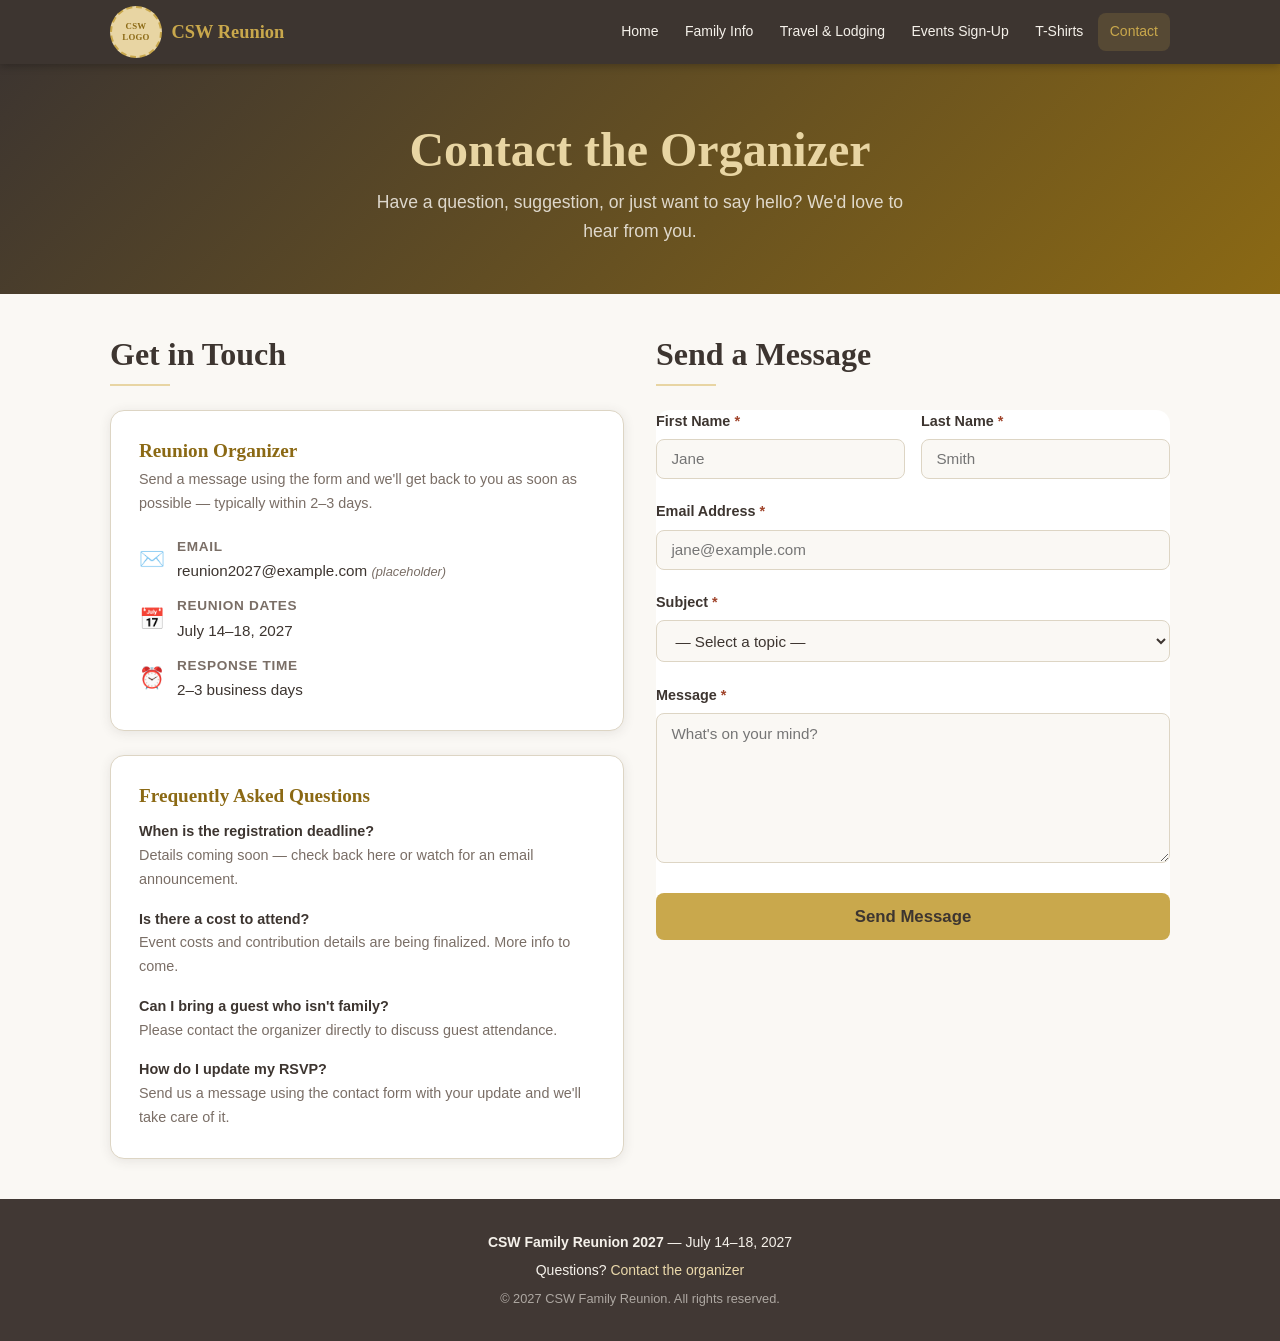
==== contact.html @ 43301b9b "Add CSW Family Reunion 2027 static website Six-page mobile-responsive site with countdown timer, Net" ====
<!DOCTYPE html>
<html lang="en">
<head>
  <meta charset="UTF-8">
  <meta name="viewport" content="width=device-width, initial-scale=1.0">
  <title>Contact — CSW Family Reunion 2027</title>
  <link rel="stylesheet" href="css/styles.css">
</head>
<body>

  <nav class="site-nav" role="navigation" aria-label="Main navigation">
    <div class="nav-inner">
      <a href="index.html" class="nav-brand" style="display:flex;align-items:center;gap:0.6rem;">
        <div class="logo-placeholder" title="Logo coming soon">CSW<br>LOGO</div>
        CSW Reunion
      </a>
      <button class="nav-toggle" aria-expanded="false" aria-controls="nav-links" aria-label="Toggle menu">
        <span></span><span></span><span></span>
      </button>
      <ul class="nav-links" id="nav-links">
        <li><a href="index.html">Home</a></li>
        <li><a href="family-info.html">Family Info</a></li>
        <li><a href="travel.html">Travel & Lodging</a></li>
        <li><a href="events.html">Events Sign-Up</a></li>
        <li><a href="tshirts.html">T-Shirts</a></li>
        <li><a href="contact.html">Contact</a></li>
      </ul>
    </div>
  </nav>

  <main>
    <div class="page-hero">
      <h1>Contact the Organizer</h1>
      <p>Have a question, suggestion, or just want to say hello? We'd love to hear from you.</p>
    </div>

    <div class="container">
      <div style="display:grid; grid-template-columns: 1fr 1fr; gap: 2rem; align-items: start;">

        <!-- ── Contact Info ── -->
        <div>
          <h2 class="section-title">Get in Touch</h2>
          <hr class="divider">

          <div class="card mt-3">
            <h3 style="margin-bottom:0.35rem;">Reunion Organizer</h3>
            <p class="text-muted" style="font-size:0.9rem; margin-bottom:1.25rem;">
              Send a message using the form and we'll get back to you as soon as possible — typically within 2–3 days.
            </p>
            <div style="display:flex; flex-direction:column; gap:0.75rem; font-size:0.95rem;">
              <div style="display:flex; align-items:center; gap:0.75rem;">
                <span style="font-size:1.3rem;">✉️</span>
                <div>
                  <div style="font-weight:600; font-size:0.85rem; color:var(--color-text-muted); text-transform:uppercase; letter-spacing:0.05em;">Email</div>
                  <div>reunion2027@example.com <em style="font-size:0.8rem; color:var(--color-text-muted)">(placeholder)</em></div>
                </div>
              </div>
              <div style="display:flex; align-items:center; gap:0.75rem;">
                <span style="font-size:1.3rem;">📅</span>
                <div>
                  <div style="font-weight:600; font-size:0.85rem; color:var(--color-text-muted); text-transform:uppercase; letter-spacing:0.05em;">Reunion Dates</div>
                  <div>July 14–18, 2027</div>
                </div>
              </div>
              <div style="display:flex; align-items:center; gap:0.75rem;">
                <span style="font-size:1.3rem;">⏰</span>
                <div>
                  <div style="font-weight:600; font-size:0.85rem; color:var(--color-text-muted); text-transform:uppercase; letter-spacing:0.05em;">Response Time</div>
                  <div>2–3 business days</div>
                </div>
              </div>
            </div>
          </div>

          <div class="card mt-3">
            <h3>Frequently Asked Questions</h3>
            <div style="display:flex; flex-direction:column; gap:1rem; margin-top:0.75rem; font-size:0.9rem;">
              <div>
                <p style="font-weight:600;">When is the registration deadline?</p>
                <p class="text-muted">Details coming soon — check back here or watch for an email announcement.</p>
              </div>
              <div>
                <p style="font-weight:600;">Is there a cost to attend?</p>
                <p class="text-muted">Event costs and contribution details are being finalized. More info to come.</p>
              </div>
              <div>
                <p style="font-weight:600;">Can I bring a guest who isn't family?</p>
                <p class="text-muted">Please contact the organizer directly to discuss guest attendance.</p>
              </div>
              <div>
                <p style="font-weight:600;">How do I update my RSVP?</p>
                <p class="text-muted">Send us a message using the contact form with your update and we'll take care of it.</p>
              </div>
            </div>
          </div>
        </div>

        <!-- ── Contact Form ── -->
        <div>
          <h2 class="section-title">Send a Message</h2>
          <hr class="divider">

          <div class="form-success mt-3">
            ✅ Message sent! Thank you for reaching out. We'll reply within 2–3 days.
          </div>

          <form
            class="form-wrap mt-3"
            name="contact"
            method="POST"
            data-netlify="true"
            netlify-honeypot="bot-field"
            action="contact.html?success=true"
            style="max-width:100%; box-shadow:none; border:none; padding:0;"
          >
            <input type="hidden" name="form-name" value="contact">
            <p style="display:none;"><label>Don't fill this out: <input name="bot-field"></label></p>

            <div class="form-row">
              <div class="form-group">
                <label for="first-name">First Name <span style="color:var(--color-error)">*</span></label>
                <input type="text" id="first-name" name="first_name" required placeholder="Jane">
              </div>
              <div class="form-group">
                <label for="last-name">Last Name <span style="color:var(--color-error)">*</span></label>
                <input type="text" id="last-name" name="last_name" required placeholder="Smith">
              </div>
            </div>

            <div class="form-group">
              <label for="email">Email Address <span style="color:var(--color-error)">*</span></label>
              <input type="email" id="email" name="email" required placeholder="jane@example.com">
            </div>

            <div class="form-group">
              <label for="subject">Subject <span style="color:var(--color-error)">*</span></label>
              <select id="subject" name="subject" required>
                <option value="">— Select a topic —</option>
                <option value="General Question">General question</option>
                <option value="Registration / RSVP">Registration / RSVP</option>
                <option value="Travel & Lodging">Travel &amp; lodging</option>
                <option value="Events">Events</option>
                <option value="T-Shirt Order">T-shirt order</option>
                <option value="Venue / Directions">Venue / directions</option>
                <option value="Other">Other</option>
              </select>
            </div>

            <div class="form-group">
              <label for="message">Message <span style="color:var(--color-error)">*</span></label>
              <textarea
                id="message"
                name="message"
                required
                style="min-height:150px;"
                placeholder="What's on your mind?"
              ></textarea>
            </div>

            <button type="submit" class="btn btn-primary" style="width:100%; font-size:1.05rem; padding: 0.85rem;">
              Send Message
            </button>
          </form>
        </div>

      </div><!-- /grid -->
    </div>
  </main>

  <footer class="site-footer">
    <p><strong>CSW Family Reunion 2027</strong> &mdash; July 14–18, 2027</p>
    <p>Questions? <a href="contact.html">Contact the organizer</a></p>
    <p class="mt-1" style="font-size:0.8rem; opacity:0.6;">&copy; 2027 CSW Family Reunion. All rights reserved.</p>
  </footer>

  <script src="js/main.js"></script>
  <style>
    /* Stack the two-column layout on mobile */
    @media (max-width: 700px) {
      .container > div[style*="grid-template-columns"] {
        grid-template-columns: 1fr !important;
      }
    }
  </style>
</body>
</html>
---- css/styles.css ----
/* ============================================================
   CSW Family Reunion 2027 — Main Stylesheet
   Brand colors are all defined as CSS variables below.
   To update the color scheme, change only this section.
   ============================================================ */

:root {
  /* --- Brand Colors (swap these when final branding is ready) --- */
  --color-primary:       #c9a84c;   /* soft gold */
  --color-primary-dark:  #a8863a;   /* deeper gold for hover states */
  --color-primary-light: #e8d5a3;   /* pale gold tint */
  --color-accent:        #8b6914;   /* warm amber accent */

  --color-bg:            #faf8f4;   /* warm off-white page background */
  --color-surface:       #ffffff;   /* card / form surface */
  --color-surface-alt:   #f5f1ea;   /* slightly warmer surface for alternating rows */

  --color-text:          #3d3530;   /* warm dark brown text */
  --color-text-muted:    #7a6e66;   /* secondary / caption text */

  --color-border:        #ddd5c4;   /* subtle warm gray border */
  --color-nav-bg:        #3d3530;   /* dark warm-brown nav bar */
  --color-nav-text:      #f5f1ea;   /* nav link color */
  --color-nav-hover:     #c9a84c;   /* nav link hover */
  --color-footer-bg:     #2e2420;   /* footer background */

  --color-success:       #4a7c59;   /* form success green */
  --color-error:         #a0442b;   /* form error red */

  /* --- Typography --- */
  --font-heading: 'Georgia', 'Times New Roman', serif;
  --font-body:    'Segoe UI', 'Helvetica Neue', Arial, sans-serif;

  /* --- Spacing & Shape --- */
  --radius:       8px;
  --radius-lg:    14px;
  --shadow:       0 2px 12px rgba(61, 53, 48, 0.10);
  --shadow-lg:    0 6px 24px rgba(61, 53, 48, 0.15);

  --nav-height:   64px;
  --max-width:    1100px;
}

/* ============================================================
   Reset & Base
   ============================================================ */
*, *::before, *::after { box-sizing: border-box; margin: 0; padding: 0; }

html { scroll-behavior: smooth; font-size: 16px; }

body {
  font-family: var(--font-body);
  background: var(--color-bg);
  color: var(--color-text);
  line-height: 1.65;
  min-height: 100vh;
  display: flex;
  flex-direction: column;
}

img { max-width: 100%; display: block; }
a  { color: var(--color-accent); text-decoration: none; }
a:hover { text-decoration: underline; }

h1, h2, h3, h4 {
  font-family: var(--font-heading);
  line-height: 1.25;
  color: var(--color-text);
}

/* ============================================================
   Navigation
   ============================================================ */
.site-nav {
  background: var(--color-nav-bg);
  position: sticky;
  top: 0;
  z-index: 1000;
  height: var(--nav-height);
  box-shadow: 0 2px 8px rgba(0,0,0,0.25);
}

.nav-inner {
  max-width: var(--max-width);
  margin: 0 auto;
  height: 100%;
  display: flex;
  align-items: center;
  justify-content: space-between;
  padding: 0 1.25rem;
  gap: 1rem;
}

.nav-brand {
  font-family: var(--font-heading);
  font-size: 1.15rem;
  font-weight: bold;
  color: var(--color-primary);
  white-space: nowrap;
  text-decoration: none;
}
.nav-brand:hover { text-decoration: none; color: var(--color-primary-light); }

.nav-links {
  display: flex;
  list-style: none;
  gap: 0.15rem;
  flex-wrap: wrap;
}

.nav-links a {
  display: block;
  padding: 0.45rem 0.75rem;
  color: var(--color-nav-text);
  font-size: 0.875rem;
  border-radius: var(--radius);
  transition: background 0.2s, color 0.2s;
  white-space: nowrap;
}
.nav-links a:hover,
.nav-links a.active {
  background: rgba(201,168,76,0.18);
  color: var(--color-nav-hover);
  text-decoration: none;
}

/* Hamburger */
.nav-toggle {
  display: none;
  flex-direction: column;
  gap: 5px;
  background: none;
  border: none;
  cursor: pointer;
  padding: 6px;
  border-radius: var(--radius);
}
.nav-toggle span {
  display: block;
  width: 24px;
  height: 2px;
  background: var(--color-nav-text);
  border-radius: 2px;
  transition: transform 0.3s, opacity 0.3s;
}
.nav-toggle[aria-expanded="true"] span:nth-child(1) { transform: translateY(7px) rotate(45deg); }
.nav-toggle[aria-expanded="true"] span:nth-child(2) { opacity: 0; }
.nav-toggle[aria-expanded="true"] span:nth-child(3) { transform: translateY(-7px) rotate(-45deg); }

@media (max-width: 768px) {
  .nav-toggle { display: flex; }

  .nav-links {
    display: none;
    position: absolute;
    top: var(--nav-height);
    left: 0; right: 0;
    background: var(--color-nav-bg);
    flex-direction: column;
    padding: 0.75rem 1rem 1rem;
    gap: 0.25rem;
    border-top: 1px solid rgba(255,255,255,0.08);
    box-shadow: 0 4px 12px rgba(0,0,0,0.25);
  }
  .nav-links.open { display: flex; }
  .nav-links a { padding: 0.7rem 1rem; font-size: 1rem; }
}

/* ============================================================
   Page Hero / Banner
   ============================================================ */
.page-hero {
  background: linear-gradient(135deg, var(--color-nav-bg) 0%, var(--color-accent) 100%);
  color: var(--color-nav-text);
  padding: 3.5rem 1.25rem 3rem;
  text-align: center;
}
.page-hero h1 {
  font-size: clamp(1.75rem, 5vw, 3rem);
  color: var(--color-primary-light);
  margin-bottom: 0.5rem;
}
.page-hero p {
  font-size: 1.1rem;
  opacity: 0.85;
  max-width: 560px;
  margin: 0 auto;
}

/* ============================================================
   Main Content
   ============================================================ */
main { flex: 1; }

.container {
  max-width: var(--max-width);
  margin: 0 auto;
  padding: 2.5rem 1.25rem;
}

/* ============================================================
   Cards
   ============================================================ */
.card {
  background: var(--color-surface);
  border: 1px solid var(--color-border);
  border-radius: var(--radius-lg);
  padding: 1.75rem;
  box-shadow: var(--shadow);
}

.card-grid {
  display: grid;
  grid-template-columns: repeat(auto-fill, minmax(280px, 1fr));
  gap: 1.5rem;
}

.card h3 {
  font-size: 1.2rem;
  margin-bottom: 0.5rem;
  color: var(--color-accent);
}

/* ============================================================
   Section headings
   ============================================================ */
.section-title {
  font-size: clamp(1.4rem, 3vw, 2rem);
  margin-bottom: 0.4rem;
}
.section-subtitle {
  color: var(--color-text-muted);
  margin-bottom: 2rem;
  font-size: 1rem;
}
.divider {
  border: none;
  border-top: 2px solid var(--color-primary-light);
  width: 60px;
  margin: 0.6rem 0 1.5rem;
}

/* ============================================================
   Forms
   ============================================================ */
.form-wrap {
  background: var(--color-surface);
  border: 1px solid var(--color-border);
  border-radius: var(--radius-lg);
  padding: 2rem;
  max-width: 640px;
  box-shadow: var(--shadow);
}

.form-group {
  margin-bottom: 1.35rem;
}

.form-group label {
  display: block;
  font-weight: 600;
  margin-bottom: 0.35rem;
  font-size: 0.9rem;
  color: var(--color-text);
}

.form-group input,
.form-group select,
.form-group textarea {
  width: 100%;
  padding: 0.65rem 0.9rem;
  border: 1.5px solid var(--color-border);
  border-radius: var(--radius);
  font-family: var(--font-body);
  font-size: 0.95rem;
  color: var(--color-text);
  background: var(--color-bg);
  transition: border-color 0.2s, box-shadow 0.2s;
}

.form-group input:focus,
.form-group select:focus,
.form-group textarea:focus {
  outline: none;
  border-color: var(--color-primary);
  box-shadow: 0 0 0 3px rgba(201,168,76,0.2);
}

.form-group textarea { resize: vertical; min-height: 100px; }

.form-row {
  display: grid;
  grid-template-columns: 1fr 1fr;
  gap: 1rem;
}
@media (max-width: 520px) { .form-row { grid-template-columns: 1fr; } }

/* Checkbox group */
.checkbox-group {
  display: flex;
  flex-direction: column;
  gap: 0.6rem;
  margin-top: 0.25rem;
}
.checkbox-group label {
  display: flex;
  align-items: flex-start;
  gap: 0.6rem;
  font-weight: 400;
  cursor: pointer;
  line-height: 1.4;
}
.checkbox-group input[type="checkbox"] {
  width: 18px;
  height: 18px;
  flex-shrink: 0;
  accent-color: var(--color-primary);
  margin-top: 2px;
}

/* Buttons */
.btn {
  display: inline-block;
  padding: 0.7rem 1.75rem;
  border: none;
  border-radius: var(--radius);
  font-family: var(--font-body);
  font-size: 1rem;
  font-weight: 600;
  cursor: pointer;
  transition: background 0.2s, transform 0.1s, box-shadow 0.2s;
  text-align: center;
  text-decoration: none;
}
.btn-primary {
  background: var(--color-primary);
  color: var(--color-nav-bg);
}
.btn-primary:hover {
  background: var(--color-primary-dark);
  color: var(--color-nav-bg);
  transform: translateY(-1px);
  box-shadow: 0 4px 12px rgba(168,134,58,0.35);
  text-decoration: none;
}
.btn-outline {
  background: transparent;
  color: var(--color-accent);
  border: 2px solid var(--color-primary);
}
.btn-outline:hover {
  background: var(--color-primary-light);
  text-decoration: none;
}
.btn:active { transform: translateY(0); }

/* Form submit feedback */
.form-success {
  display: none;
  background: #edf7f0;
  border: 1px solid #a8d5b5;
  border-radius: var(--radius);
  padding: 1rem 1.25rem;
  color: var(--color-success);
  margin-top: 1rem;
  font-weight: 600;
}

/* ============================================================
   Countdown Timer
   ============================================================ */
.countdown-wrap {
  display: flex;
  justify-content: center;
  gap: 1.25rem;
  flex-wrap: wrap;
  margin: 2rem 0;
}
.countdown-unit {
  background: var(--color-surface);
  border: 2px solid var(--color-primary-light);
  border-radius: var(--radius-lg);
  padding: 1.25rem 1.5rem;
  text-align: center;
  min-width: 90px;
  box-shadow: var(--shadow);
}
.countdown-unit .number {
  font-family: var(--font-heading);
  font-size: 2.5rem;
  font-weight: bold;
  color: var(--color-accent);
  line-height: 1;
  display: block;
}
.countdown-unit .label {
  font-size: 0.75rem;
  text-transform: uppercase;
  letter-spacing: 0.1em;
  color: var(--color-text-muted);
  margin-top: 0.3rem;
  display: block;
}

/* ============================================================
   Quick Nav Tiles (Home)
   ============================================================ */
.quick-nav {
  display: grid;
  grid-template-columns: repeat(auto-fill, minmax(160px, 1fr));
  gap: 1rem;
  margin-top: 1.5rem;
}
.quick-nav-tile {
  background: var(--color-surface);
  border: 1.5px solid var(--color-border);
  border-radius: var(--radius-lg);
  padding: 1.25rem 1rem;
  text-align: center;
  color: var(--color-text);
  font-weight: 600;
  font-size: 0.9rem;
  transition: border-color 0.2s, box-shadow 0.2s, transform 0.2s;
  box-shadow: var(--shadow);
  display: flex;
  flex-direction: column;
  align-items: center;
  gap: 0.6rem;
  text-decoration: none;
}
.quick-nav-tile .tile-icon {
  font-size: 2rem;
  line-height: 1;
}
.quick-nav-tile:hover {
  border-color: var(--color-primary);
  box-shadow: var(--shadow-lg);
  transform: translateY(-3px);
  text-decoration: none;
  color: var(--color-accent);
}

/* ============================================================
   Travel & Lodging specifics
   ============================================================ */
.info-table {
  width: 100%;
  border-collapse: collapse;
  font-size: 0.9rem;
  margin-top: 0.75rem;
}
.info-table th {
  background: var(--color-surface-alt);
  padding: 0.6rem 0.75rem;
  text-align: left;
  font-weight: 600;
  border-bottom: 2px solid var(--color-border);
  color: var(--color-text-muted);
  font-size: 0.8rem;
  text-transform: uppercase;
  letter-spacing: 0.05em;
}
.info-table td {
  padding: 0.7rem 0.75rem;
  border-bottom: 1px solid var(--color-border);
  vertical-align: top;
}
.info-table tr:last-child td { border-bottom: none; }
.info-table tr:hover td { background: var(--color-surface-alt); }
.price-badge {
  display: inline-block;
  background: var(--color-primary-light);
  color: var(--color-accent);
  border-radius: 4px;
  padding: 0.15rem 0.5rem;
  font-size: 0.8rem;
  font-weight: 600;
  white-space: nowrap;
}

/* ============================================================
   Event cards
   ============================================================ */
.event-card {
  background: var(--color-surface);
  border: 1.5px solid var(--color-border);
  border-radius: var(--radius-lg);
  overflow: hidden;
  box-shadow: var(--shadow);
}
.event-card-header {
  background: linear-gradient(90deg, var(--color-accent), var(--color-primary));
  padding: 1rem 1.25rem;
  color: #fff;
}
.event-card-header h3 { color: #fff; font-size: 1.1rem; }
.event-card-header .event-meta {
  font-size: 0.82rem;
  opacity: 0.88;
  margin-top: 0.2rem;
}
.event-card-body { padding: 1.25rem; }

/* ============================================================
   T-Shirt size grid
   ============================================================ */
.size-grid {
  display: flex;
  flex-wrap: wrap;
  gap: 0.5rem;
  margin-top: 0.25rem;
}
.size-option { display: none; }
.size-option + label {
  display: flex;
  align-items: center;
  justify-content: center;
  width: 52px;
  height: 42px;
  border: 2px solid var(--color-border);
  border-radius: var(--radius);
  font-weight: 600;
  font-size: 0.85rem;
  cursor: pointer;
  transition: all 0.15s;
  user-select: none;
}
.size-option:checked + label {
  border-color: var(--color-primary);
  background: var(--color-primary-light);
  color: var(--color-accent);
}
.size-option + label:hover {
  border-color: var(--color-primary-dark);
  background: var(--color-surface-alt);
}

/* ============================================================
   Footer
   ============================================================ */
.site-footer {
  background: var(--color-footer-bg);
  color: var(--color-nav-text);
  text-align: center;
  padding: 2rem 1.25rem;
  font-size: 0.875rem;
  opacity: 0.9;
}
.site-footer a { color: var(--color-primary-light); }
.site-footer p + p { margin-top: 0.35rem; }

/* ============================================================
   Utility
   ============================================================ */
.text-center { text-align: center; }
.text-muted  { color: var(--color-text-muted); }
.mt-1 { margin-top: 0.5rem; }
.mt-2 { margin-top: 1rem;   }
.mt-3 { margin-top: 1.5rem; }
.mt-4 { margin-top: 2rem;   }
.mb-1 { margin-bottom: 0.5rem; }
.mb-2 { margin-bottom: 1rem;   }

.highlight-box {
  background: var(--color-primary-light);
  border-left: 4px solid var(--color-primary);
  border-radius: 0 var(--radius) var(--radius) 0;
  padding: 1rem 1.25rem;
  margin-bottom: 1.5rem;
}

.badge {
  display: inline-block;
  background: var(--color-primary);
  color: var(--color-nav-bg);
  border-radius: 100px;
  padding: 0.2rem 0.75rem;
  font-size: 0.78rem;
  font-weight: 700;
  letter-spacing: 0.04em;
}

/* Placeholder logo area */
.logo-placeholder {
  width: 52px;
  height: 52px;
  border-radius: 50%;
  background: var(--color-primary-light);
  border: 2px dashed var(--color-primary);
  display: flex;
  align-items: center;
  justify-content: center;
  font-size: 0.55rem;
  color: var(--color-accent);
  font-weight: 700;
  text-align: center;
  line-height: 1.2;
  text-transform: uppercase;
  letter-spacing: 0.03em;
  flex-shrink: 0;
  /* Replace this element with an <img> when the real logo is ready */
}
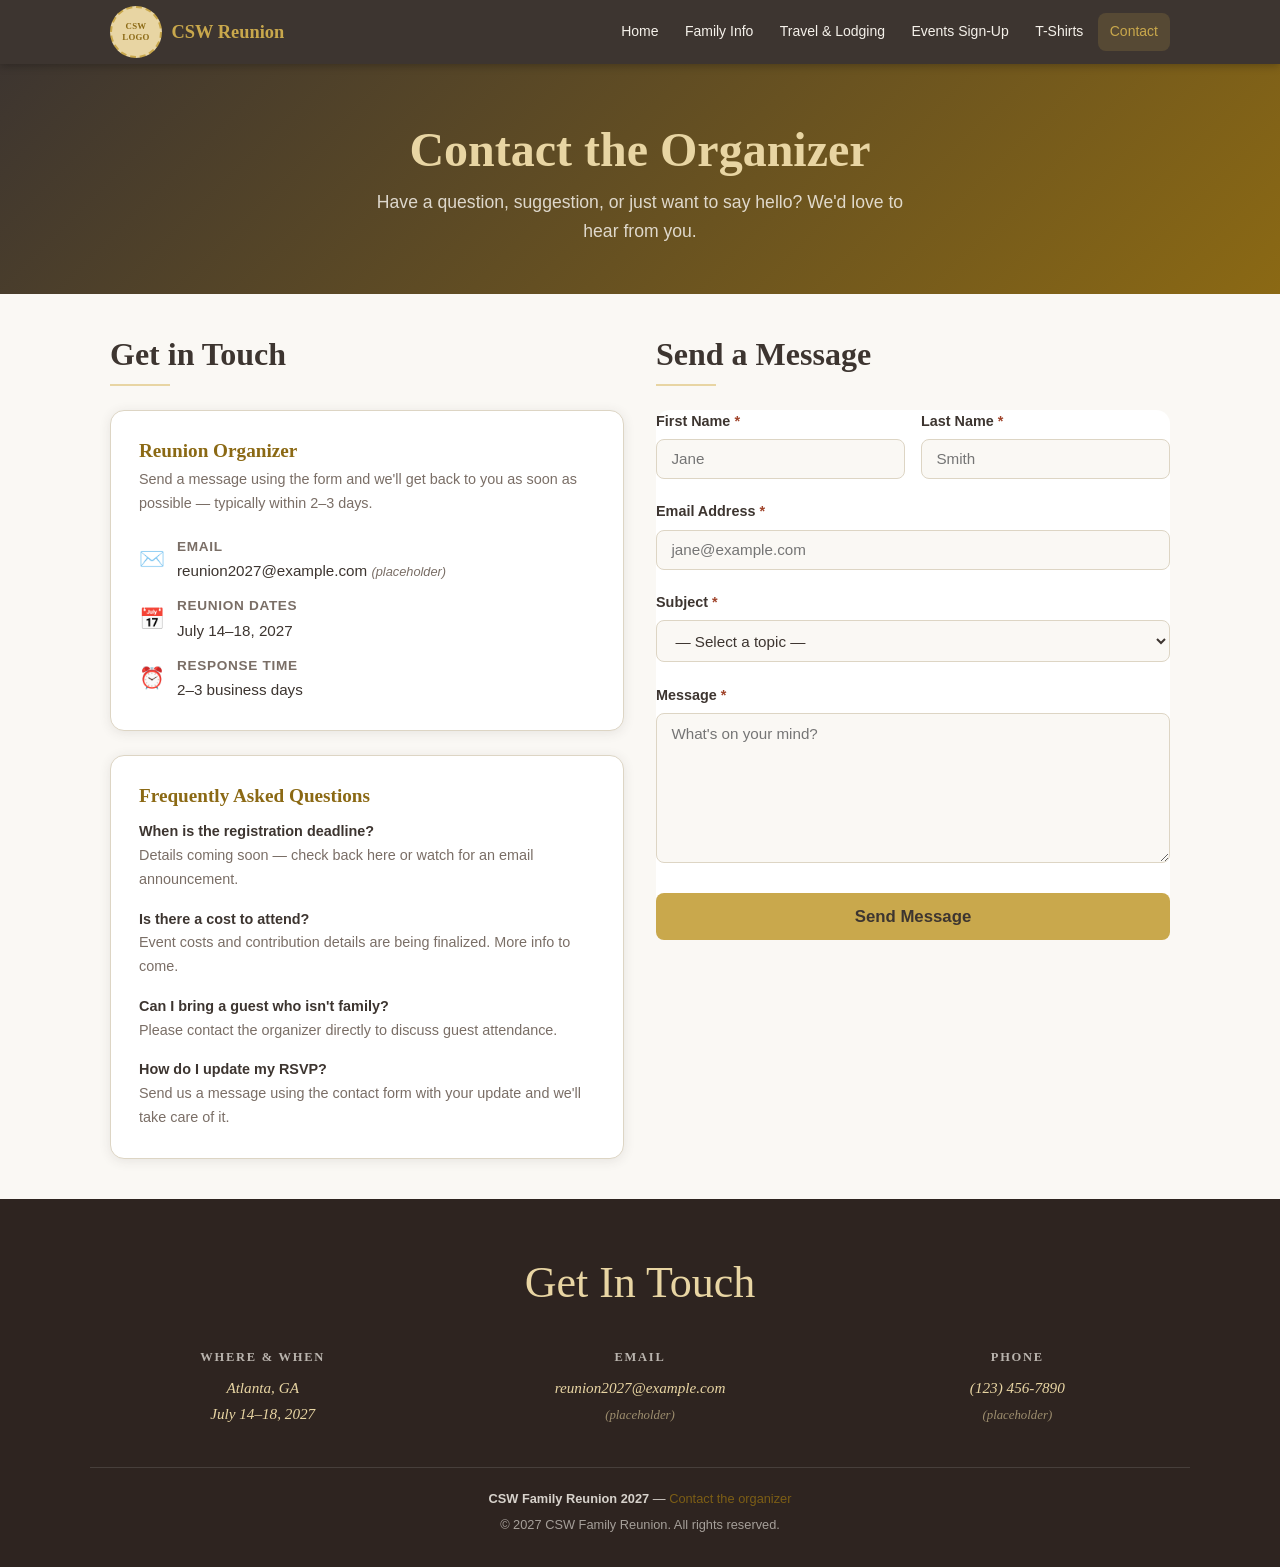
==== commit 4fc93035: "Redesign home page with photo-grid hero, agenda, and map sections Reworks the home page hero into a " ====
--- a/contact.html
+++ b/contact.html
@@ -100,20 +100,13 @@
           <h2 class="section-title">Send a Message</h2>
           <hr class="divider">
 
-          <div class="form-success mt-3">
-            ✅ Message sent! Thank you for reaching out. We'll reply within 2–3 days.
-          </div>
-
+          <!-- Submits to a Google Sheet via Apps Script — see js/main.js -->
           <form
-            class="form-wrap mt-3"
+            class="form-wrap mt-3 gsheet-form"
             name="contact"
             method="POST"
-            data-netlify="true"
-            netlify-honeypot="bot-field"
-            action="contact.html?success=true"
             style="max-width:100%; box-shadow:none; border:none; padding:0;"
           >
-            <input type="hidden" name="form-name" value="contact">
             <p style="display:none;"><label>Don't fill this out: <input name="bot-field"></label></p>
 
             <div class="form-row">
@@ -168,9 +161,26 @@
   </main>
 
   <footer class="site-footer">
-    <p><strong>CSW Family Reunion 2027</strong> &mdash; July 14–18, 2027</p>
-    <p>Questions? <a href="contact.html">Contact the organizer</a></p>
-    <p class="mt-1" style="font-size:0.8rem; opacity:0.6;">&copy; 2027 CSW Family Reunion. All rights reserved.</p>
+    <div class="footer-inner">
+      <h2 class="footer-title">Get In Touch</h2>
+      <div class="footer-grid">
+        <div>
+          <h4>Where &amp; When</h4>
+          <p>Atlanta, GA<br>July 14&ndash;18, 2027</p>
+        </div>
+        <div>
+          <h4>Email</h4>
+          <p><a href="mailto:reunion2027@example.com">reunion2027@example.com</a><br><span style="opacity:0.6; font-size:0.8rem;">(placeholder)</span></p>
+        </div>
+        <div>
+          <h4>Phone</h4>
+          <p>(123) 456-7890<br><span style="opacity:0.6; font-size:0.8rem;">(placeholder)</span></p>
+        </div>
+      </div>
+      <hr class="footer-divider">
+      <p class="footer-copy"><strong>CSW Family Reunion 2027</strong> &mdash; <a href="contact.html">Contact the organizer</a></p>
+      <p class="footer-copy" style="opacity:0.6;">&copy; 2027 CSW Family Reunion. All rights reserved.</p>
+    </div>
   </footer>
 
   <script src="js/main.js"></script>
--- a/css/styles.css
+++ b/css/styles.css
@@ -354,18 +354,6 @@
 }
 .btn:active { transform: translateY(0); }
 
-/* Form submit feedback */
-.form-success {
-  display: none;
-  background: #edf7f0;
-  border: 1px solid #a8d5b5;
-  border-radius: var(--radius);
-  padding: 1rem 1.25rem;
-  color: var(--color-success);
-  margin-top: 1rem;
-  font-weight: 600;
-}
-
 /* ============================================================
    Countdown Timer
    ============================================================ */
@@ -536,18 +524,295 @@
 }
 
 /* ============================================================
-   Footer
+   Home Hero Grid
+   ============================================================ */
+.hero-grid {
+  display: grid;
+  grid-template-columns: 1fr 1fr;
+  grid-auto-rows: minmax(260px, auto);
+}
+.hero-cell {
+  display: flex;
+  flex-direction: column;
+  justify-content: center;
+  align-items: flex-start;
+  padding: 2.5rem;
+}
+.hero-cell.text-cell { background: var(--color-bg); }
+.hero-cell.center-cell {
+  align-items: center;
+  text-align: center;
+}
+.hero-cell.photo-cell {
+  background: var(--color-primary-light);
+  border: 2px dashed var(--color-primary);
+  align-items: center;
+  justify-content: center;
+  text-align: center;
+  color: var(--color-accent);
+  font-weight: 700;
+  text-transform: uppercase;
+  letter-spacing: 0.08em;
+  font-size: 0.8rem;
+  gap: 0.5rem;
+  line-height: 1.6;
+}
+.hero-cell.photo-cell .photo-icon { font-size: 2.5rem; }
+
+.hero-title {
+  font-family: var(--font-heading);
+  font-weight: 400;
+  font-size: clamp(2.25rem, 7vw, 4rem);
+  line-height: 1.1;
+  color: var(--color-nav-bg);
+  margin-bottom: 1.5rem;
+}
+.hero-title .accent {
+  display: block;
+  font-size: clamp(2.75rem, 9vw, 5.5rem);
+  font-weight: 700;
+  color: var(--color-accent);
+}
+.hero-link {
+  font-family: var(--font-heading);
+  font-style: italic;
+  font-size: 1.1rem;
+  text-decoration: underline;
+  text-underline-offset: 4px;
+  color: var(--color-text);
+}
+.hero-cell .countdown-wrap { margin: 0; }
+
+@media (max-width: 768px) {
+  .hero-grid { grid-template-columns: 1fr; }
+  .hero-cell { padding: 2rem 1.5rem; min-height: 200px; }
+}
+
+/* ============================================================
+   Agenda Section
+   ============================================================ */
+.agenda-section {
+  text-align: center;
+  padding: 4rem 1.25rem;
+}
+.agenda-title {
+  font-family: var(--font-heading);
+  font-weight: 400;
+  font-size: clamp(2rem, 5vw, 3rem);
+  margin-bottom: 3rem;
+}
+.agenda-grid {
+  display: grid;
+  grid-template-columns: repeat(3, 1fr);
+  gap: 2.5rem;
+  max-width: var(--max-width);
+  margin: 0 auto;
+}
+.agenda-item h3 {
+  font-size: 0.85rem;
+  text-transform: uppercase;
+  letter-spacing: 0.12em;
+  margin-bottom: 0.75rem;
+  color: var(--color-text);
+}
+.agenda-item p {
+  font-family: var(--font-heading);
+  font-style: italic;
+  color: var(--color-text-muted);
+  font-size: 0.95rem;
+}
+@media (max-width: 700px) {
+  .agenda-grid { grid-template-columns: 1fr; gap: 2rem; }
+}
+
+/* ============================================================
+   When + Where Section
+   ============================================================ */
+.where-section {
+  display: grid;
+  grid-template-columns: 1fr 1fr;
+  gap: 2.5rem;
+  align-items: center;
+  max-width: var(--max-width);
+  margin: 0 auto;
+  padding: 1rem 1.25rem 4rem;
+}
+.map-placeholder {
+  aspect-ratio: 1;
+  background:
+    repeating-linear-gradient(0deg, var(--color-surface-alt) 0 18%, transparent 18% 20%),
+    repeating-linear-gradient(90deg, var(--color-surface-alt) 0 18%, transparent 18% 20%),
+    var(--color-primary-light);
+  border: 2px dashed var(--color-primary);
+  border-radius: var(--radius-lg);
+  display: flex;
+  align-items: center;
+  justify-content: center;
+}
+.map-pin {
+  background: var(--color-nav-bg);
+  color: #fff;
+  width: 60px;
+  height: 60px;
+  border-radius: 50% 50% 50% 0;
+  transform: rotate(-45deg);
+  display: flex;
+  align-items: center;
+  justify-content: center;
+  font-size: 1.5rem;
+  box-shadow: var(--shadow-lg);
+}
+.map-pin span { transform: rotate(45deg); }
+
+.where-info { text-align: center; }
+.where-info h3 {
+  font-size: 0.85rem;
+  text-transform: uppercase;
+  letter-spacing: 0.14em;
+  margin-bottom: 1.25rem;
+  color: var(--color-text);
+}
+.where-info .when {
+  font-family: var(--font-heading);
+  font-style: italic;
+  font-size: 1.3rem;
+  line-height: 1.6;
+  margin-bottom: 1.75rem;
+  color: var(--color-text);
+}
+.where-links {
+  display: flex;
+  flex-direction: column;
+  gap: 0.6rem;
+  align-items: center;
+}
+.where-links a {
+  font-family: var(--font-heading);
+  font-style: italic;
+  font-size: 1rem;
+  text-decoration: underline;
+  text-underline-offset: 4px;
+}
+@media (max-width: 768px) {
+  .where-section { grid-template-columns: 1fr; }
+}
+
+/* ============================================================
+   Events Showcase (Home page preview)
+   ============================================================ */
+.events-showcase {
+  max-width: var(--max-width);
+  margin: 0 auto;
+  padding: 1rem 1.25rem 4rem;
+}
+.events-showcase-header {
+  display: flex;
+  justify-content: space-between;
+  align-items: flex-end;
+  flex-wrap: wrap;
+  gap: 1rem;
+  margin-bottom: 2.5rem;
+}
+.events-showcase-title {
+  font-family: var(--font-heading);
+  font-weight: 400;
+  font-size: clamp(2rem, 5vw, 3rem);
+}
+.events-showcase-grid {
+  display: grid;
+  grid-template-columns: repeat(3, 1fr);
+  gap: 1.75rem;
+}
+.event-photo {
+  aspect-ratio: 1;
+  background: var(--color-surface-alt);
+  border: 2px dashed var(--color-border);
+  border-radius: var(--radius);
+  display: flex;
+  flex-direction: column;
+  align-items: center;
+  justify-content: center;
+  gap: 0.5rem;
+  color: var(--color-text-muted);
+  font-size: 0.78rem;
+  text-transform: uppercase;
+  letter-spacing: 0.08em;
+  margin-bottom: 0.85rem;
+}
+.event-photo .photo-icon { font-size: 2rem; }
+.events-showcase-grid h4 {
+  font-size: 0.8rem;
+  text-transform: uppercase;
+  letter-spacing: 0.12em;
+  color: var(--color-accent);
+  margin-bottom: 0.4rem;
+}
+.events-showcase-grid p {
+  font-size: 0.85rem;
+  color: var(--color-text-muted);
+}
+@media (max-width: 700px) {
+  .events-showcase-grid { grid-template-columns: 1fr; }
+}
+
+/* ============================================================
+   Footer — "Get In Touch"
    ============================================================ */
 .site-footer {
   background: var(--color-footer-bg);
   color: var(--color-nav-text);
   text-align: center;
-  padding: 2rem 1.25rem;
-  font-size: 0.875rem;
-  opacity: 0.9;
-}
-.site-footer a { color: var(--color-primary-light); }
-.site-footer p + p { margin-top: 0.35rem; }
+  padding: 3.5rem 1.25rem 2rem;
+}
+.footer-inner {
+  max-width: var(--max-width);
+  margin: 0 auto;
+}
+.footer-title {
+  font-family: var(--font-heading);
+  font-weight: 400;
+  font-size: clamp(1.8rem, 4vw, 2.75rem);
+  color: var(--color-primary-light);
+  margin-bottom: 2.5rem;
+}
+.footer-grid {
+  display: grid;
+  grid-template-columns: repeat(3, 1fr);
+  gap: 2rem;
+  margin-bottom: 2.5rem;
+}
+.footer-grid h4 {
+  font-size: 0.78rem;
+  text-transform: uppercase;
+  letter-spacing: 0.14em;
+  color: var(--color-nav-text);
+  opacity: 0.7;
+  margin-bottom: 0.6rem;
+  font-weight: 600;
+}
+.footer-grid p {
+  font-family: var(--font-heading);
+  font-style: italic;
+  font-size: 0.95rem;
+  color: var(--color-primary-light);
+  line-height: 1.7;
+}
+.footer-grid a { color: var(--color-primary-light); }
+.footer-divider {
+  border: none;
+  border-top: 1px solid rgba(255,255,255,0.12);
+  margin: 0 auto 1.25rem;
+  max-width: var(--max-width);
+}
+.footer-copy {
+  font-size: 0.8rem;
+  opacity: 0.85;
+}
+.footer-copy + .footer-copy { margin-top: 0.35rem; }
+
+@media (max-width: 600px) {
+  .footer-grid { grid-template-columns: 1fr; gap: 1.75rem; }
+}
 
 /* ============================================================
    Utility
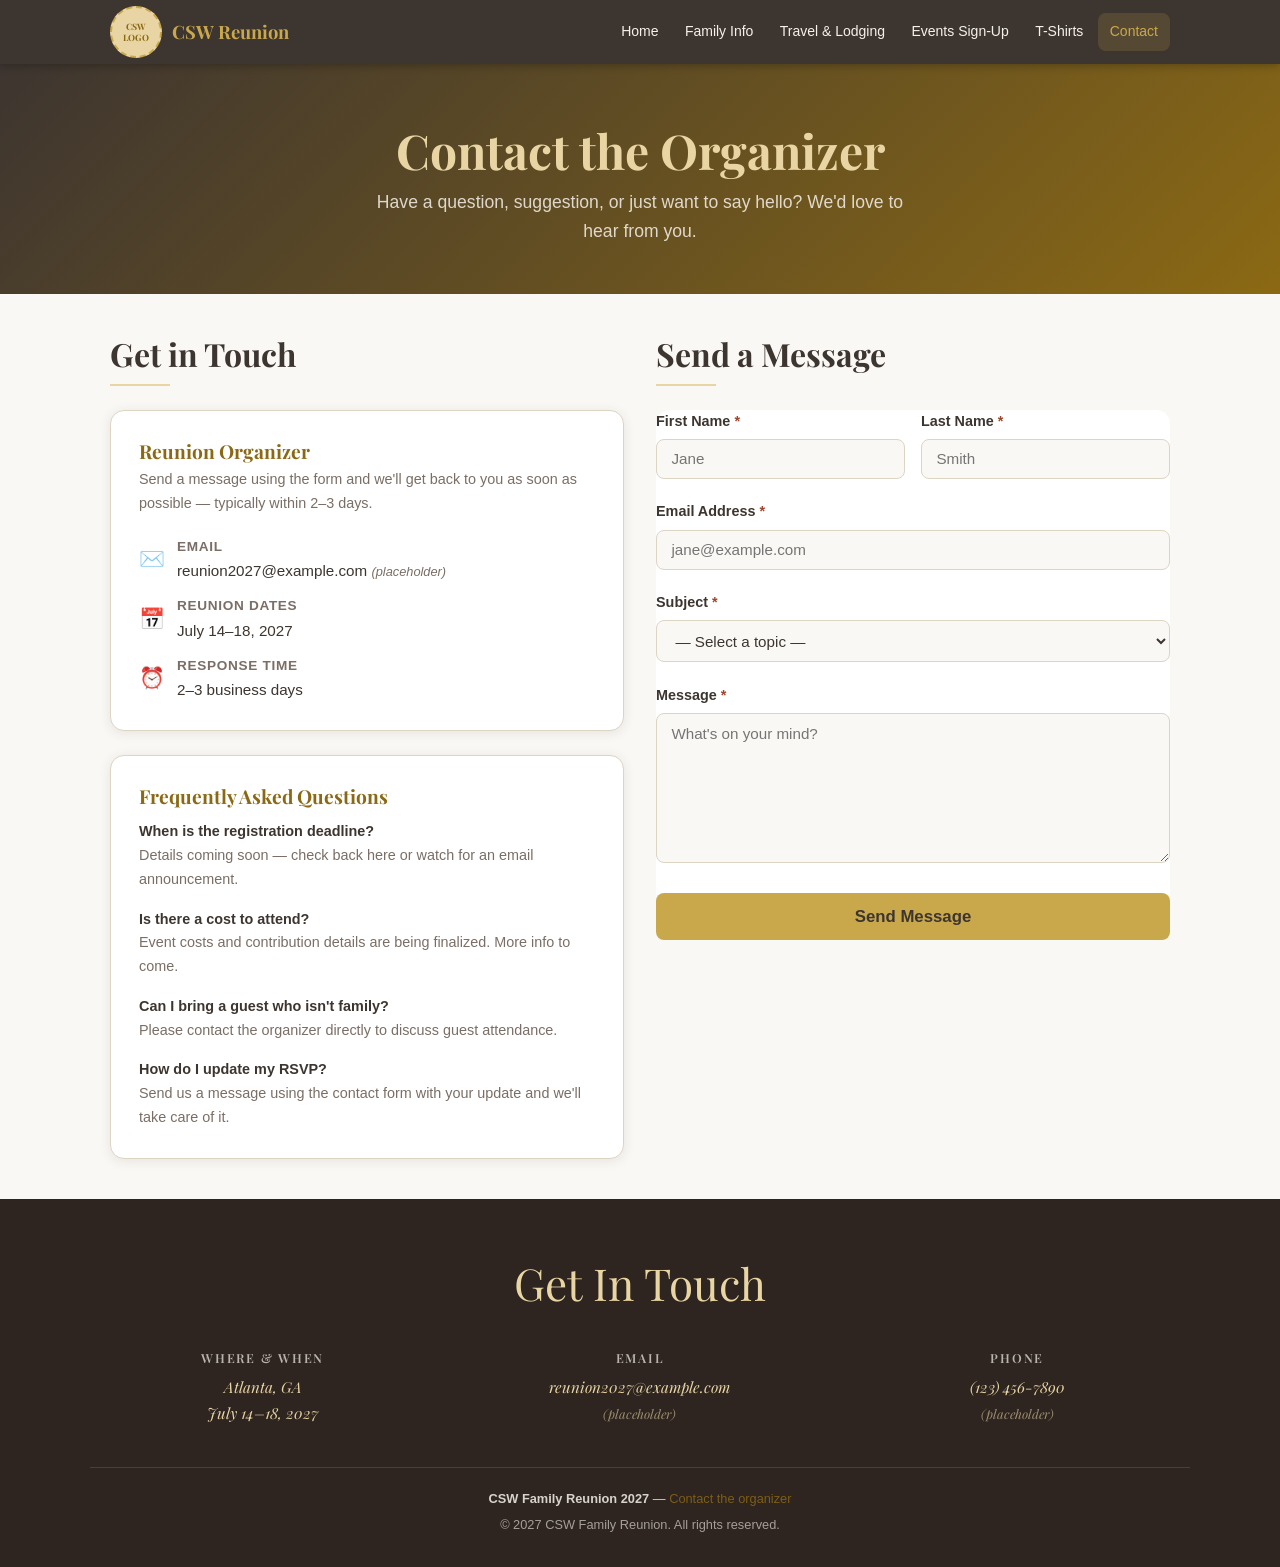
==== commit 1f97ec7f: "Switch heading font to Playfair Display to match reference design Loads Playfair Display from Google" ====
--- a/contact.html
+++ b/contact.html
@@ -4,6 +4,9 @@
   <meta charset="UTF-8">
   <meta name="viewport" content="width=device-width, initial-scale=1.0">
   <title>Contact — CSW Family Reunion 2027</title>
+  <link rel="preconnect" href="https://fonts.googleapis.com">
+  <link rel="preconnect" href="https://fonts.gstatic.com" crossorigin>
+  <link href="https://fonts.googleapis.com/css2?family=Playfair+Display:ital,wght@0,400;0,500;0,600;0,700;1,400;1,500&display=swap" rel="stylesheet">
   <link rel="stylesheet" href="css/styles.css">
 </head>
 <body>
--- a/css/styles.css
+++ b/css/styles.css
@@ -28,7 +28,7 @@
   --color-error:         #a0442b;   /* form error red */
 
   /* --- Typography --- */
-  --font-heading: 'Georgia', 'Times New Roman', serif;
+  --font-heading: 'Playfair Display', 'Georgia', 'Times New Roman', serif;
   --font-body:    'Segoe UI', 'Helvetica Neue', Arial, sans-serif;
 
   /* --- Spacing & Shape --- */
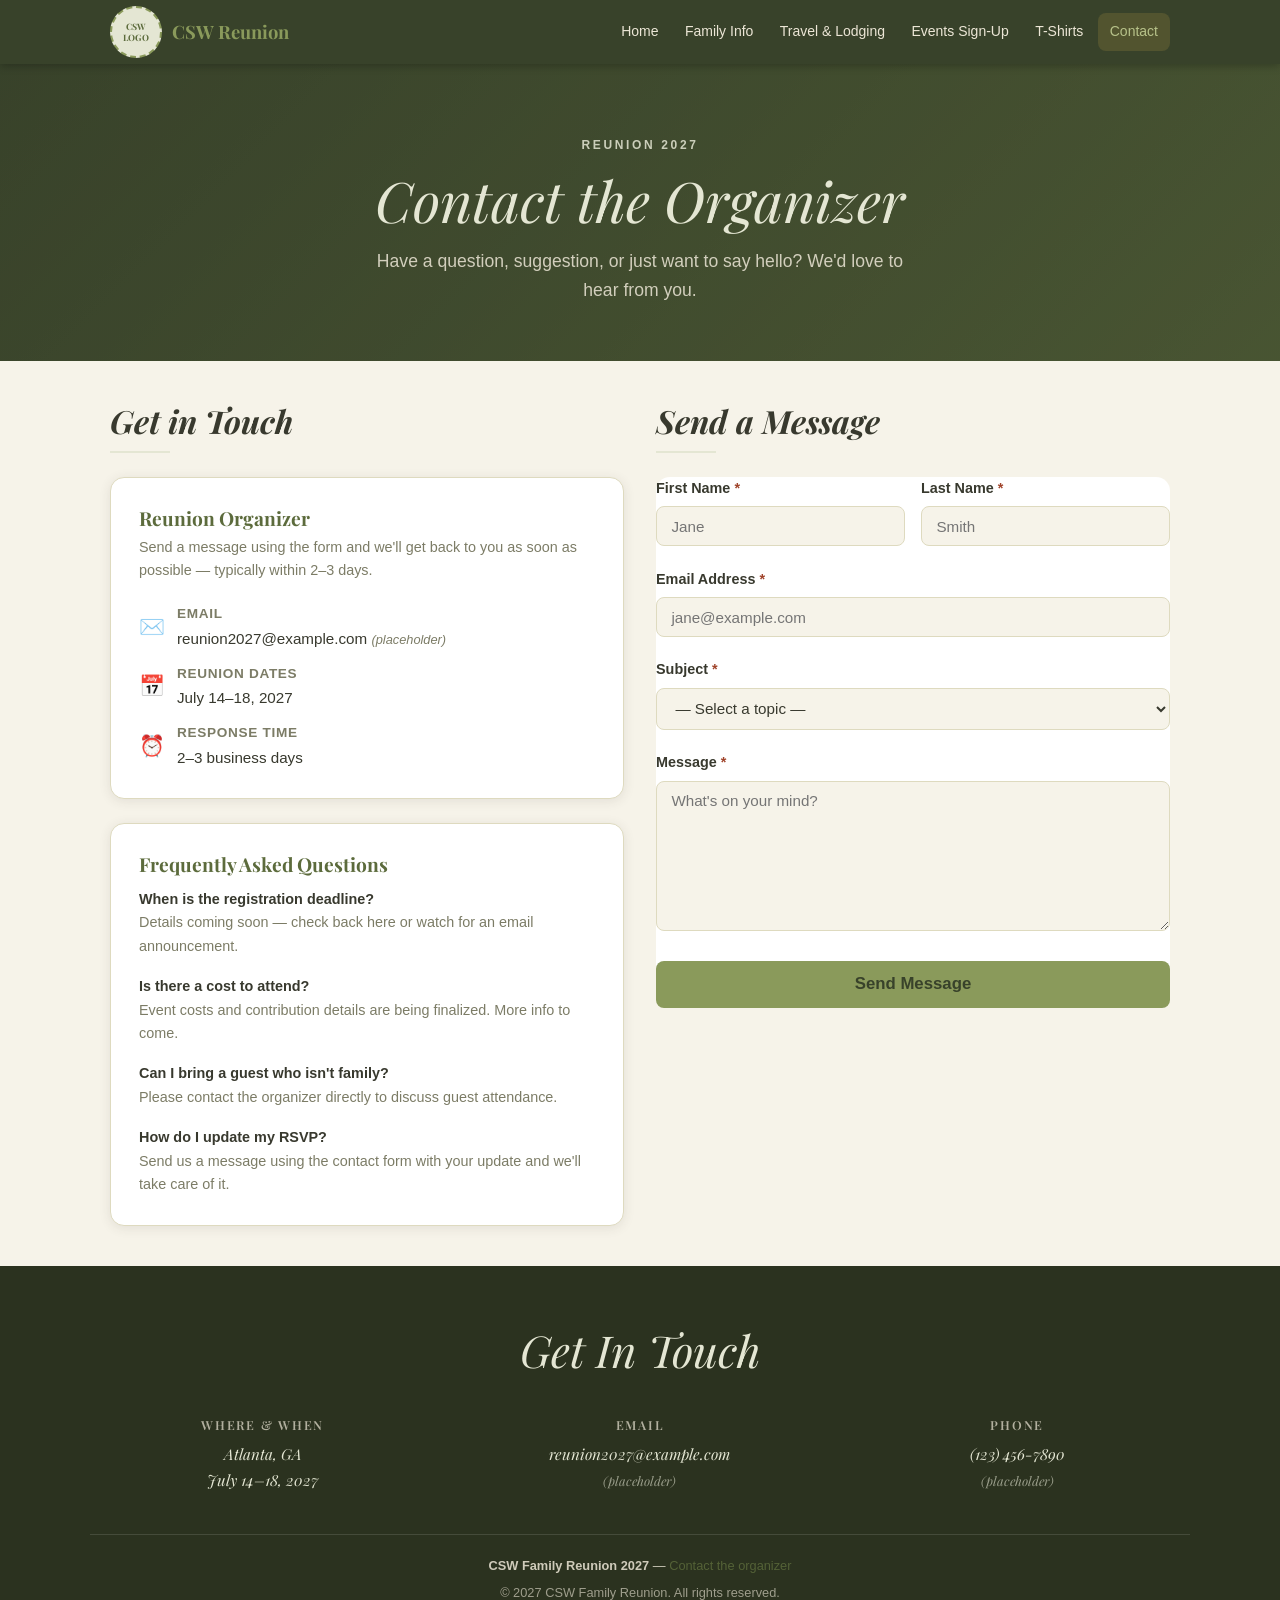
==== commit f5d63faf: "Restyle site with warm olive/sage palette and serif-italic headings; add DOB/parent/children fields " ====
--- a/contact.html
+++ b/contact.html
@@ -33,6 +33,7 @@
 
   <main>
     <div class="page-hero">
+      <span class="eyebrow">Reunion 2027</span>
       <h1>Contact the Organizer</h1>
       <p>Have a question, suggestion, or just want to say hello? We'd love to hear from you.</p>
     </div>
--- a/css/styles.css
+++ b/css/styles.css
@@ -5,24 +5,25 @@
    ============================================================ */
 
 :root {
-  /* --- Brand Colors (swap these when final branding is ready) --- */
-  --color-primary:       #c9a84c;   /* soft gold */
-  --color-primary-dark:  #a8863a;   /* deeper gold for hover states */
-  --color-primary-light: #e8d5a3;   /* pale gold tint */
-  --color-accent:        #8b6914;   /* warm amber accent */
-
-  --color-bg:            #faf8f4;   /* warm off-white page background */
+  /* --- Brand Colors --- */
+  --color-primary:       #8A9A5B;   /* warm olive-sage */
+  --color-primary-dark:  #6E7C47;   /* deeper olive for hover states */
+  --color-primary-light: #E4E6D3;   /* pale olive tint */
+  --color-accent:        #5C6B3C;   /* deep olive accent */
+
+  --color-bg:            #F6F3E9;   /* warm cream page background */
   --color-surface:       #ffffff;   /* card / form surface */
-  --color-surface-alt:   #f5f1ea;   /* slightly warmer surface for alternating rows */
-
-  --color-text:          #3d3530;   /* warm dark brown text */
-  --color-text-muted:    #7a6e66;   /* secondary / caption text */
-
-  --color-border:        #ddd5c4;   /* subtle warm gray border */
-  --color-nav-bg:        #3d3530;   /* dark warm-brown nav bar */
-  --color-nav-text:      #f5f1ea;   /* nav link color */
-  --color-nav-hover:     #c9a84c;   /* nav link hover */
-  --color-footer-bg:     #2e2420;   /* footer background */
+  --color-surface-alt:   #ECE6D6;   /* warm cream for alternating rows */
+
+  --color-text:          #38392E;   /* deep olive-gray text */
+  --color-text-muted:    #7C7C66;   /* secondary / caption text */
+
+  --color-border:        #DEDABF;   /* subtle warm cream border */
+  --color-nav-bg:        #38422A;   /* dark olive nav bar */
+  --color-nav-text:      #ECE6D6;   /* nav link color */
+  --color-nav-hover:     #B7C28A;   /* nav link hover */
+  --color-footer-bg:     #2B321F;   /* footer background */
+  --color-overlay:       rgba(56, 66, 42, 0.55); /* olive photo overlay */
 
   --color-success:       #4a7c59;   /* form success green */
   --color-error:         #a0442b;   /* form error red */
@@ -66,6 +67,18 @@
   font-family: var(--font-heading);
   line-height: 1.25;
   color: var(--color-text);
+}
+
+/* "Our album"-style eyebrow label used above large serif headings */
+.eyebrow {
+  display: block;
+  font-family: var(--font-body);
+  font-size: 0.75rem;
+  font-weight: 700;
+  text-transform: uppercase;
+  letter-spacing: 0.22em;
+  color: var(--color-primary-dark);
+  margin-bottom: 0.6rem;
 }
 
 /* ============================================================
@@ -170,15 +183,23 @@
    Page Hero / Banner
    ============================================================ */
 .page-hero {
-  background: linear-gradient(135deg, var(--color-nav-bg) 0%, var(--color-accent) 100%);
+  background: linear-gradient(var(--color-overlay), var(--color-overlay)),
+              linear-gradient(135deg, var(--color-nav-bg) 0%, var(--color-accent) 100%);
   color: var(--color-nav-text);
-  padding: 3.5rem 1.25rem 3rem;
+  padding: 4.5rem 1.25rem 3.5rem;
   text-align: center;
 }
+.page-hero .eyebrow {
+  color: var(--color-primary-light);
+  opacity: 0.85;
+}
 .page-hero h1 {
-  font-size: clamp(1.75rem, 5vw, 3rem);
+  font-family: var(--font-heading);
+  font-style: italic;
+  font-weight: 400;
+  font-size: clamp(2rem, 6vw, 3.5rem);
   color: var(--color-primary-light);
-  margin-bottom: 0.5rem;
+  margin-bottom: 0.75rem;
 }
 .page-hero p {
   font-size: 1.1rem;
@@ -225,6 +246,7 @@
    Section headings
    ============================================================ */
 .section-title {
+  font-style: italic;
   font-size: clamp(1.4rem, 3vw, 2rem);
   margin-bottom: 0.4rem;
 }
@@ -544,12 +566,11 @@
   text-align: center;
 }
 .hero-cell.photo-cell {
-  background: var(--color-primary-light);
-  border: 2px dashed var(--color-primary);
+  background: linear-gradient(var(--color-overlay), var(--color-overlay)), var(--color-primary-light);
   align-items: center;
   justify-content: center;
   text-align: center;
-  color: var(--color-accent);
+  color: var(--color-nav-text);
   font-weight: 700;
   text-transform: uppercase;
   letter-spacing: 0.08em;
@@ -561,6 +582,7 @@
 
 .hero-title {
   font-family: var(--font-heading);
+  font-style: italic;
   font-weight: 400;
   font-size: clamp(2.25rem, 7vw, 4rem);
   line-height: 1.1;
@@ -569,6 +591,7 @@
 }
 .hero-title .accent {
   display: block;
+  font-style: italic;
   font-size: clamp(2.75rem, 9vw, 5.5rem);
   font-weight: 700;
   color: var(--color-accent);
@@ -597,6 +620,7 @@
 }
 .agenda-title {
   font-family: var(--font-heading);
+  font-style: italic;
   font-weight: 400;
   font-size: clamp(2rem, 5vw, 3rem);
   margin-bottom: 3rem;
@@ -715,6 +739,7 @@
 }
 .events-showcase-title {
   font-family: var(--font-heading);
+  font-style: italic;
   font-weight: 400;
   font-size: clamp(2rem, 5vw, 3rem);
 }
@@ -725,15 +750,14 @@
 }
 .event-photo {
   aspect-ratio: 1;
-  background: var(--color-surface-alt);
-  border: 2px dashed var(--color-border);
+  background: linear-gradient(var(--color-overlay), var(--color-overlay)), var(--color-surface-alt);
   border-radius: var(--radius);
   display: flex;
   flex-direction: column;
   align-items: center;
   justify-content: center;
   gap: 0.5rem;
-  color: var(--color-text-muted);
+  color: var(--color-nav-text);
   font-size: 0.78rem;
   text-transform: uppercase;
   letter-spacing: 0.08em;
@@ -770,6 +794,7 @@
 }
 .footer-title {
   font-family: var(--font-heading);
+  font-style: italic;
   font-weight: 400;
   font-size: clamp(1.8rem, 4vw, 2.75rem);
   color: var(--color-primary-light);
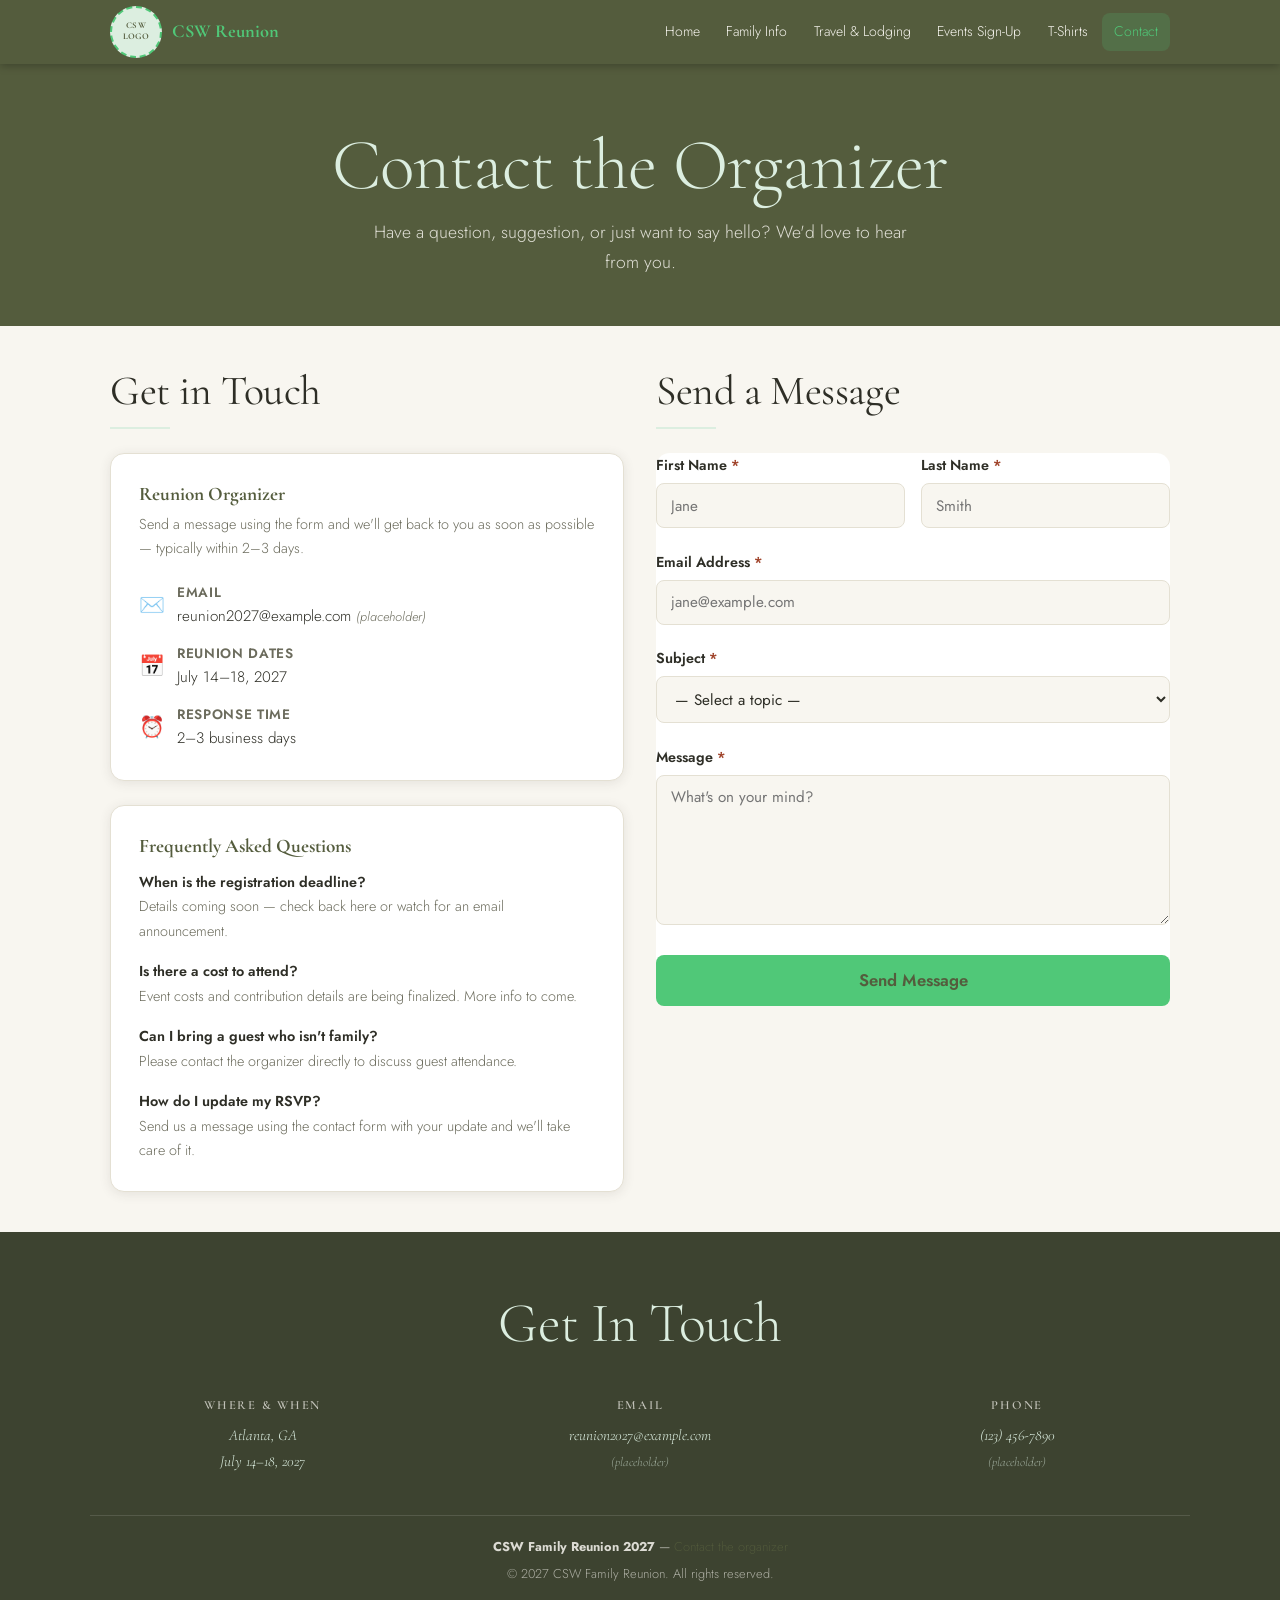
==== commit 548ee264: "Switch fonts to Cormorant Garamond and Jost; scale up headlines - Cormorant Garamond (light 300 → se" ====
--- a/contact.html
+++ b/contact.html
@@ -6,7 +6,7 @@
   <title>Contact — CSW Family Reunion 2027</title>
   <link rel="preconnect" href="https://fonts.googleapis.com">
   <link rel="preconnect" href="https://fonts.gstatic.com" crossorigin>
-  <link href="https://fonts.googleapis.com/css2?family=Playfair+Display:ital,wght@0,400;0,500;0,600;0,700;1,400;1,500&display=swap" rel="stylesheet">
+  <link href="https://fonts.googleapis.com/css2?family=Cormorant+Garamond:ital,wght@0,300;0,400;0,500;0,600;0,700;1,300;1,400;1,500&family=Jost:wght@300;400;500;600&display=swap" rel="stylesheet">
   <link rel="stylesheet" href="css/styles.css">
 </head>
 <body>
@@ -33,7 +33,6 @@
 
   <main>
     <div class="page-hero">
-      <span class="eyebrow">Reunion 2027</span>
       <h1>Contact the Organizer</h1>
       <p>Have a question, suggestion, or just want to say hello? We'd love to hear from you.</p>
     </div>
--- a/css/styles.css
+++ b/css/styles.css
@@ -6,31 +6,30 @@
 
 :root {
   /* --- Brand Colors --- */
-  --color-primary:       #8A9A5B;   /* warm olive-sage */
-  --color-primary-dark:  #6E7C47;   /* deeper olive for hover states */
-  --color-primary-light: #E4E6D3;   /* pale olive tint */
-  --color-accent:        #5C6B3C;   /* deep olive accent */
-
-  --color-bg:            #F6F3E9;   /* warm cream page background */
+  --color-primary:       #50C878;   /* emerald green */
+  --color-primary-dark:  #3DA862;   /* deeper green for hover states */
+  --color-primary-light: #DCEEE0;   /* pale green tint */
+  --color-accent:        #545C3D;   /* deep olive — solid color blocks */
+
+  --color-bg:            #F8F6F0;   /* warm cream page background */
   --color-surface:       #ffffff;   /* card / form surface */
-  --color-surface-alt:   #ECE6D6;   /* warm cream for alternating rows */
-
-  --color-text:          #38392E;   /* deep olive-gray text */
-  --color-text-muted:    #7C7C66;   /* secondary / caption text */
-
-  --color-border:        #DEDABF;   /* subtle warm cream border */
-  --color-nav-bg:        #38422A;   /* dark olive nav bar */
-  --color-nav-text:      #ECE6D6;   /* nav link color */
-  --color-nav-hover:     #B7C28A;   /* nav link hover */
-  --color-footer-bg:     #2B321F;   /* footer background */
-  --color-overlay:       rgba(56, 66, 42, 0.55); /* olive photo overlay */
+  --color-surface-alt:   #F0EDE2;   /* warm cream for alternating rows / photo placeholders */
+
+  --color-text:          #2E2E26;   /* deep olive-black text */
+  --color-text-muted:    #6B6B5C;   /* secondary / caption text */
+
+  --color-border:        #E4E0D3;   /* subtle warm cream border */
+  --color-nav-bg:        #545C3D;   /* deep olive nav bar */
+  --color-nav-text:      #F8F6F0;   /* nav link color */
+  --color-nav-hover:     #50C878;   /* nav link hover */
+  --color-footer-bg:     #3D4330;   /* darker olive footer background */
 
   --color-success:       #4a7c59;   /* form success green */
   --color-error:         #a0442b;   /* form error red */
 
   /* --- Typography --- */
-  --font-heading: 'Playfair Display', 'Georgia', 'Times New Roman', serif;
-  --font-body:    'Segoe UI', 'Helvetica Neue', Arial, sans-serif;
+  --font-heading: 'Cormorant Garamond', 'Georgia', 'Times New Roman', serif;
+  --font-body:    'Jost', 'Helvetica Neue', Arial, sans-serif;
 
   /* --- Spacing & Shape --- */
   --radius:       8px;
@@ -53,7 +52,8 @@
   font-family: var(--font-body);
   background: var(--color-bg);
   color: var(--color-text);
-  line-height: 1.65;
+  line-height: 1.7;
+  font-weight: 300;
   min-height: 100vh;
   display: flex;
   flex-direction: column;
@@ -67,18 +67,6 @@
   font-family: var(--font-heading);
   line-height: 1.25;
   color: var(--color-text);
-}
-
-/* "Our album"-style eyebrow label used above large serif headings */
-.eyebrow {
-  display: block;
-  font-family: var(--font-body);
-  font-size: 0.75rem;
-  font-weight: 700;
-  text-transform: uppercase;
-  letter-spacing: 0.22em;
-  color: var(--color-primary-dark);
-  margin-bottom: 0.6rem;
 }
 
 /* ============================================================
@@ -132,7 +120,7 @@
 }
 .nav-links a:hover,
 .nav-links a.active {
-  background: rgba(201,168,76,0.18);
+  background: rgba(80,200,120,0.18);
   color: var(--color-nav-hover);
   text-decoration: none;
 }
@@ -183,23 +171,17 @@
    Page Hero / Banner
    ============================================================ */
 .page-hero {
-  background: linear-gradient(var(--color-overlay), var(--color-overlay)),
-              linear-gradient(135deg, var(--color-nav-bg) 0%, var(--color-accent) 100%);
+  background: linear-gradient(135deg, var(--color-nav-bg) 0%, var(--color-accent) 100%);
   color: var(--color-nav-text);
-  padding: 4.5rem 1.25rem 3.5rem;
+  padding: 3.5rem 1.25rem 3rem;
   text-align: center;
 }
-.page-hero .eyebrow {
+.page-hero h1 {
+  font-size: clamp(2.5rem, 7vw, 4.5rem);
+  font-weight: 300;
+  letter-spacing: -0.01em;
   color: var(--color-primary-light);
-  opacity: 0.85;
-}
-.page-hero h1 {
-  font-family: var(--font-heading);
-  font-style: italic;
-  font-weight: 400;
-  font-size: clamp(2rem, 6vw, 3.5rem);
-  color: var(--color-primary-light);
-  margin-bottom: 0.75rem;
+  margin-bottom: 0.5rem;
 }
 .page-hero p {
   font-size: 1.1rem;
@@ -246,8 +228,9 @@
    Section headings
    ============================================================ */
 .section-title {
-  font-style: italic;
-  font-size: clamp(1.4rem, 3vw, 2rem);
+  font-size: clamp(1.8rem, 4vw, 2.6rem);
+  font-weight: 400;
+  letter-spacing: -0.01em;
   margin-bottom: 0.4rem;
 }
 .section-subtitle {
@@ -397,11 +380,12 @@
 }
 .countdown-unit .number {
   font-family: var(--font-heading);
-  font-size: 2.5rem;
-  font-weight: bold;
+  font-size: 3.2rem;
+  font-weight: 600;
   color: var(--color-accent);
   line-height: 1;
   display: block;
+  letter-spacing: -0.02em;
 }
 .countdown-unit .label {
   font-size: 0.75rem;
@@ -546,55 +530,48 @@
 }
 
 /* ============================================================
-   Home Hero Grid
-   ============================================================ */
-.hero-grid {
+   Home Split Hero — solid color text block + full-height photo
+   ============================================================ */
+.split-hero {
   display: grid;
   grid-template-columns: 1fr 1fr;
-  grid-auto-rows: minmax(260px, auto);
-}
-.hero-cell {
+  min-height: 560px;
+}
+.split-hero-text {
+  background: var(--color-accent);
+  color: var(--color-nav-text);
   display: flex;
   flex-direction: column;
-  justify-content: center;
+  justify-content: space-between;
   align-items: flex-start;
-  padding: 2.5rem;
-}
-.hero-cell.text-cell { background: var(--color-bg); }
-.hero-cell.center-cell {
-  align-items: center;
-  text-align: center;
-}
-.hero-cell.photo-cell {
-  background: linear-gradient(var(--color-overlay), var(--color-overlay)), var(--color-primary-light);
-  align-items: center;
-  justify-content: center;
-  text-align: center;
+  text-align: left;
+  padding: 4rem 3.5rem;
+}
+.split-hero-eyebrow {
+  font-size: 0.78rem;
+  text-transform: uppercase;
+  letter-spacing: 0.18em;
+  opacity: 0.75;
+}
+.hero-title {
+  font-family: var(--font-heading);
+  font-weight: 300;
+  font-size: clamp(3rem, 7vw, 5rem);
+  line-height: 1.05;
   color: var(--color-nav-text);
-  font-weight: 700;
-  text-transform: uppercase;
-  letter-spacing: 0.08em;
-  font-size: 0.8rem;
-  gap: 0.5rem;
-  line-height: 1.6;
-}
-.hero-cell.photo-cell .photo-icon { font-size: 2.5rem; }
-
-.hero-title {
-  font-family: var(--font-heading);
-  font-style: italic;
-  font-weight: 400;
-  font-size: clamp(2.25rem, 7vw, 4rem);
-  line-height: 1.1;
-  color: var(--color-nav-bg);
-  margin-bottom: 1.5rem;
+  margin: 1.25rem 0;
+  letter-spacing: -0.01em;
 }
 .hero-title .accent {
   display: block;
-  font-style: italic;
-  font-size: clamp(2.75rem, 9vw, 5.5rem);
-  font-weight: 700;
-  color: var(--color-accent);
+  font-weight: 600;
+  color: var(--color-primary-light);
+}
+.split-hero-sub {
+  font-size: 0.95rem;
+  opacity: 0.85;
+  max-width: 320px;
+  line-height: 1.7;
 }
 .hero-link {
   font-family: var(--font-heading);
@@ -602,35 +579,74 @@
   font-size: 1.1rem;
   text-decoration: underline;
   text-underline-offset: 4px;
-  color: var(--color-text);
-}
-.hero-cell .countdown-wrap { margin: 0; }
+  color: var(--color-nav-text);
+}
+.split-hero-photo {
+  background: var(--color-surface-alt);
+  border-left: 1px solid var(--color-border);
+  display: flex;
+  flex-direction: column;
+  align-items: center;
+  justify-content: center;
+  gap: 0.6rem;
+  color: var(--color-text-muted);
+  font-size: 0.78rem;
+  text-transform: uppercase;
+  letter-spacing: 0.08em;
+  line-height: 1.6;
+}
+.split-hero-photo .photo-icon { font-size: 2.5rem; }
 
 @media (max-width: 768px) {
-  .hero-grid { grid-template-columns: 1fr; }
-  .hero-cell { padding: 2rem 1.5rem; min-height: 200px; }
+  .split-hero { grid-template-columns: 1fr; min-height: 0; }
+  .split-hero-text { padding: 3rem 1.5rem; }
+  .split-hero-photo { min-height: 280px; }
+}
+
+/* ============================================================
+   Countdown Strip
+   ============================================================ */
+.countdown-section {
+  text-align: left;
+  max-width: var(--max-width);
+  margin: 0 auto;
+  padding: 3.5rem 1.25rem 1rem;
+}
+.countdown-section h2 {
+  font-family: var(--font-heading);
+  font-weight: 400;
+  font-size: clamp(1.6rem, 4vw, 2.25rem);
+  margin-bottom: 0.5rem;
+}
+.countdown-section p {
+  color: var(--color-text-muted);
+  margin-bottom: 1.5rem;
+}
+.countdown-wrap { justify-content: flex-start; }
+@media (max-width: 700px) {
+  .countdown-wrap { justify-content: center; }
 }
 
 /* ============================================================
    Agenda Section
    ============================================================ */
 .agenda-section {
-  text-align: center;
-  padding: 4rem 1.25rem;
+  text-align: left;
+  padding: 5rem 1.25rem;
+  max-width: var(--max-width);
+  margin: 0 auto;
 }
 .agenda-title {
   font-family: var(--font-heading);
-  font-style: italic;
-  font-weight: 400;
-  font-size: clamp(2rem, 5vw, 3rem);
+  font-weight: 300;
+  font-size: clamp(2.5rem, 6vw, 4rem);
   margin-bottom: 3rem;
+  letter-spacing: -0.01em;
 }
 .agenda-grid {
   display: grid;
   grid-template-columns: repeat(3, 1fr);
   gap: 2.5rem;
-  max-width: var(--max-width);
-  margin: 0 auto;
 }
 .agenda-item h3 {
   font-size: 0.85rem;
@@ -655,26 +671,22 @@
 .where-section {
   display: grid;
   grid-template-columns: 1fr 1fr;
-  gap: 2.5rem;
+  gap: 3rem;
   align-items: center;
   max-width: var(--max-width);
   margin: 0 auto;
-  padding: 1rem 1.25rem 4rem;
+  padding: 1rem 1.25rem 5rem;
 }
 .map-placeholder {
   aspect-ratio: 1;
-  background:
-    repeating-linear-gradient(0deg, var(--color-surface-alt) 0 18%, transparent 18% 20%),
-    repeating-linear-gradient(90deg, var(--color-surface-alt) 0 18%, transparent 18% 20%),
-    var(--color-primary-light);
-  border: 2px dashed var(--color-primary);
-  border-radius: var(--radius-lg);
+  background: var(--color-surface-alt);
+  border: 1px solid var(--color-border);
   display: flex;
   align-items: center;
   justify-content: center;
 }
 .map-pin {
-  background: var(--color-nav-bg);
+  background: var(--color-accent);
   color: #fff;
   width: 60px;
   height: 60px;
@@ -684,11 +696,10 @@
   align-items: center;
   justify-content: center;
   font-size: 1.5rem;
-  box-shadow: var(--shadow-lg);
 }
 .map-pin span { transform: rotate(45deg); }
 
-.where-info { text-align: center; }
+.where-info { text-align: left; }
 .where-info h3 {
   font-size: 0.85rem;
   text-transform: uppercase;
@@ -708,7 +719,7 @@
   display: flex;
   flex-direction: column;
   gap: 0.6rem;
-  align-items: center;
+  align-items: flex-start;
 }
 .where-links a {
   font-family: var(--font-heading);
@@ -722,12 +733,91 @@
 }
 
 /* ============================================================
+   Flat 3-Photo Grid — equal height, tight gaps, no radius/shadow
+   ============================================================ */
+.photo-grid-3 {
+  display: grid;
+  grid-template-columns: repeat(3, 1fr);
+  gap: 6px;
+  max-width: var(--max-width);
+  margin: 0 auto;
+  padding: 0 1.25rem 5rem;
+}
+.photo-grid-3 .photo-tile {
+  aspect-ratio: 1;
+  background: var(--color-surface-alt);
+  border: 1px solid var(--color-border);
+  display: flex;
+  flex-direction: column;
+  align-items: center;
+  justify-content: center;
+  gap: 0.4rem;
+  color: var(--color-text-muted);
+  font-size: 0.72rem;
+  text-transform: uppercase;
+  letter-spacing: 0.06em;
+}
+.photo-grid-3 .photo-tile .photo-icon { font-size: 1.8rem; }
+@media (max-width: 700px) {
+  .photo-grid-3 { grid-template-columns: 1fr; }
+}
+
+/* ============================================================
+   Full-Width Feature Banner — photo with centered solid overlay
+   ============================================================ */
+.feature-banner {
+  position: relative;
+  min-height: 460px;
+  background: var(--color-surface-alt);
+  border-top: 1px solid var(--color-border);
+  border-bottom: 1px solid var(--color-border);
+  display: flex;
+  align-items: center;
+  justify-content: center;
+  padding: 3rem 1.25rem;
+}
+.feature-banner-box {
+  background: var(--color-accent);
+  color: var(--color-nav-text);
+  max-width: 640px;
+  width: 100%;
+  padding: 3rem 2.5rem;
+  text-align: center;
+}
+.feature-banner-title {
+  font-family: var(--font-heading);
+  font-weight: 400;
+  font-size: clamp(1.5rem, 4vw, 2.1rem);
+  margin-bottom: 2.25rem;
+}
+.feature-banner-icons {
+  display: flex;
+  justify-content: space-around;
+  gap: 1.5rem;
+  flex-wrap: wrap;
+}
+.feature-icon {
+  display: flex;
+  flex-direction: column;
+  align-items: center;
+  gap: 0.65rem;
+  font-size: 0.82rem;
+  max-width: 120px;
+  opacity: 0.92;
+}
+.feature-icon .icon {
+  font-size: 1.9rem;
+  line-height: 1;
+  filter: grayscale(1) brightness(10);
+}
+
+/* ============================================================
    Events Showcase (Home page preview)
    ============================================================ */
 .events-showcase {
   max-width: var(--max-width);
   margin: 0 auto;
-  padding: 1rem 1.25rem 4rem;
+  padding: 1rem 1.25rem 5rem;
 }
 .events-showcase-header {
   display: flex;
@@ -739,25 +829,25 @@
 }
 .events-showcase-title {
   font-family: var(--font-heading);
-  font-style: italic;
-  font-weight: 400;
-  font-size: clamp(2rem, 5vw, 3rem);
+  font-weight: 300;
+  font-size: clamp(2.5rem, 6vw, 4rem);
+  letter-spacing: -0.01em;
 }
 .events-showcase-grid {
   display: grid;
   grid-template-columns: repeat(3, 1fr);
-  gap: 1.75rem;
+  gap: 6px;
 }
 .event-photo {
   aspect-ratio: 1;
-  background: linear-gradient(var(--color-overlay), var(--color-overlay)), var(--color-surface-alt);
-  border-radius: var(--radius);
+  background: var(--color-surface-alt);
+  border: 1px solid var(--color-border);
   display: flex;
   flex-direction: column;
   align-items: center;
   justify-content: center;
   gap: 0.5rem;
-  color: var(--color-nav-text);
+  color: var(--color-text-muted);
   font-size: 0.78rem;
   text-transform: uppercase;
   letter-spacing: 0.08em;
@@ -794,9 +884,9 @@
 }
 .footer-title {
   font-family: var(--font-heading);
-  font-style: italic;
-  font-weight: 400;
-  font-size: clamp(1.8rem, 4vw, 2.75rem);
+  font-weight: 300;
+  font-size: clamp(2.2rem, 5vw, 3.5rem);
+  letter-spacing: -0.01em;
   color: var(--color-primary-light);
   margin-bottom: 2.5rem;
 }
@@ -870,7 +960,120 @@
   letter-spacing: 0.04em;
 }
 
-/* Placeholder logo area */
+/* ============================================================
+   Animations & Motion
+   ============================================================ */
+
+/* Page load fade-in — JS adds .loaded to body */
+body {
+  opacity: 0;
+  transition: opacity 0.4s ease;
+}
+body.loaded { opacity: 1; }
+
+/* ── Scroll reveal ── */
+.reveal {
+  opacity: 0;
+  transform: translateY(28px);
+  transition: opacity 0.5s ease, transform 0.5s ease;
+}
+.reveal.visible {
+  opacity: 1;
+  transform: translateY(0);
+}
+
+/* Staggered grid reveal — children animate in sequence */
+.reveal-stagger > * {
+  opacity: 0;
+  transform: translateY(22px);
+  transition: opacity 0.45s ease, transform 0.45s ease;
+}
+.reveal-stagger.visible > *:nth-child(1) { transition-delay: 0s;    }
+.reveal-stagger.visible > *:nth-child(2) { transition-delay: 0.08s; }
+.reveal-stagger.visible > *:nth-child(3) { transition-delay: 0.16s; }
+.reveal-stagger.visible > *:nth-child(4) { transition-delay: 0.24s; }
+.reveal-stagger.visible > *:nth-child(5) { transition-delay: 0.32s; }
+.reveal-stagger.visible > * {
+  opacity: 1;
+  transform: translateY(0);
+}
+
+/* ── Countdown number flip ── */
+@keyframes countFlip {
+  from { opacity: 0; transform: translateY(-10px); }
+  to   { opacity: 1; transform: translateY(0); }
+}
+.flip-in {
+  animation: countFlip 0.28s ease both;
+}
+
+/* ── Hero parallax ── */
+.split-hero { overflow: hidden; }
+.split-hero-photo { will-change: transform; }
+
+/* ── Card hover lift ── */
+.card {
+  transition: transform 0.25s ease, box-shadow 0.25s ease;
+}
+.card:hover {
+  transform: translateY(-4px);
+  box-shadow: var(--shadow-lg);
+}
+
+/* ── Event card hover ── */
+.event-card {
+  transition: transform 0.25s ease, box-shadow 0.25s ease;
+}
+.event-card:hover {
+  transform: translateY(-3px);
+  box-shadow: var(--shadow-lg);
+}
+
+/* ── Quick-nav tile hover (enhance existing) ── */
+.quick-nav-tile {
+  transition: border-color 0.25s ease, box-shadow 0.25s ease,
+              transform 0.25s ease, color 0.25s ease;
+}
+
+/* ── Photo tile / event-photo subtle hover ── */
+.photo-tile,
+.event-photo {
+  transition: opacity 0.25s ease, transform 0.3s ease;
+}
+.photo-tile:hover,
+.event-photo:hover {
+  opacity: 0.88;
+  transform: scale(1.02);
+}
+
+/* ── Button hover (enhance base .btn transition) ── */
+.btn {
+  transition: background 0.22s ease, transform 0.18s ease,
+              box-shadow 0.22s ease, color 0.22s ease;
+}
+
+/* ── Form focus ring matches brand ── */
+.form-group input:focus,
+.form-group select:focus,
+.form-group textarea:focus {
+  box-shadow: 0 0 0 3px rgba(80,200,120,0.22);
+}
+
+/* Respect reduced-motion preference */
+@media (prefers-reduced-motion: reduce) {
+  *, *::before, *::after {
+    animation-duration: 0.01ms !important;
+    transition-duration: 0.01ms !important;
+  }
+  body { opacity: 1; }
+  .reveal, .reveal-stagger > * {
+    opacity: 1;
+    transform: none;
+  }
+}
+
+/* ============================================================
+   Placeholder logo area */
 .logo-placeholder {
   width: 52px;
   height: 52px;
